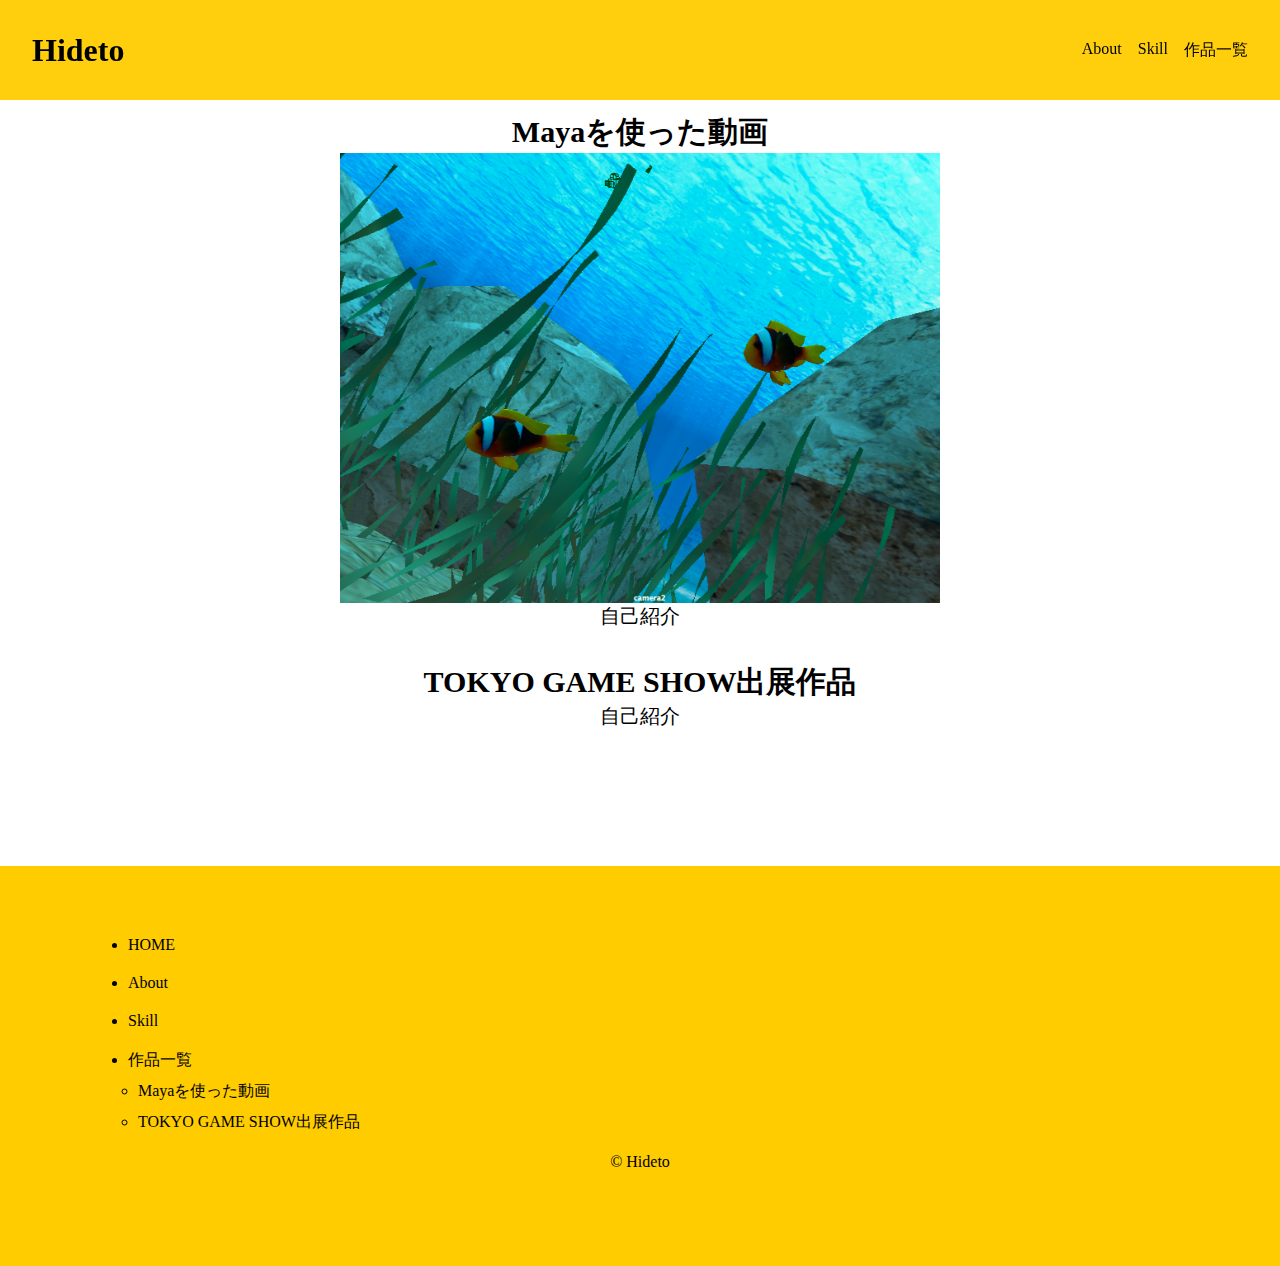
==== collection.html @ bce2746b "一時保存(5回目)" ====
<!DOCTYPE html>
<html lang="ja">
  <head>
    <meta charset="UTF-8" />
    <meta name="viewport" content="width=device-width, initial-scale=1.0" />
    <title>collection</title>
    <!-- <link rel="stylesheet" href="https://x2047.github.io/portfolio/style.css" /> -->
    <link rel="stylesheet" href="style-collection.css" />
  </head>
  <body>
    <header class="global-nav">
      <h1><a href="index.html">Hideto</a></h1>
      <nav>
        <ul>
          <li><a href="index.html/#about">About</a></li>
          <li><a href="index.html/#skill">Skill</a></li>
          <li><a href="index.html/#collection">作品一覧</a></li>
        </ul>
      </nav>
    </header>

    <section id="collection-page">
      <div class="title">
        <h2>Mayaを使った動画</h2>
        <img src="img/collection1.png" alt="作品説明1" width="600px" />
        <p>自己紹介</p>
      </div>

      <div class="title">
        <h2>TOKYO GAME SHOW出展作品</h2>
        <p>自己紹介</p>
      </div>
    </section>

    <footer>
      <nav>
        <ul>
          <li><a href="index.html">HOME</a></li>
          <li><a href="index.html/#about">About</a></li>
          <li><a href="index.html/#skill">Skill</a></li>
          <li><a href="index.html/#collection">作品一覧</a></li>
          <ul class="collection-sub">
            <li><a href="index.html/#collection-comment1">Mayaを使った動画</a></li>
            <li><a href="index.html/#collection-comment2">TOKYO GAME SHOW出展作品</a></li>
          </ul>
        </ul>
      </nav>
      <p>© Hideto</p>
    </footer>
  </body>
</html>
---- style-collection.css ----
/* 全体 */
* {
  margin: 0;
  padding: 0;
  box-sizing: border-box;
}
html {
  scroll-behavior: smooth;
}
.title {
  display: flex;
  flex-direction: column;
  align-items: center;
  padding: 1rem;
}
a {
  text-decoration: none;
  color: rgb(0, 0, 0);
}
.title {
  font-size: 20px;
}

/* ヘッダー */
.global-nav {
  position: fixed;
  padding: 0 2rem; /* 画面幅が狭い場合に詰まってしまうので */
  width: 100%;
  height: 100px;
  display: flex;
  justify-content: space-between;
  align-items: center;
  background-color: rgba(255, 204, 0, 0.95);
  z-index: 999;
}
.global-nav nav ul {
  display: flex;
  list-style: none;
  gap: 1rem; /* 子要素間の隙間 */
}

/* collection-page */
#collection-page{
    padding-top: 6rem;
}

/* フッダー */
footer {
  margin-top: 120px;
  padding: 50px 10%;
  height: 400px;
  background-color: rgb(255, 204, 0);
}
footer li {
  margin: 20px 0;
}
.collection-sub {
  margin-left: 10px;
}
.collection-sub li {
  margin: -10px 0 20px;
}
footer p {
  display: flex;
  justify-content: center;
}
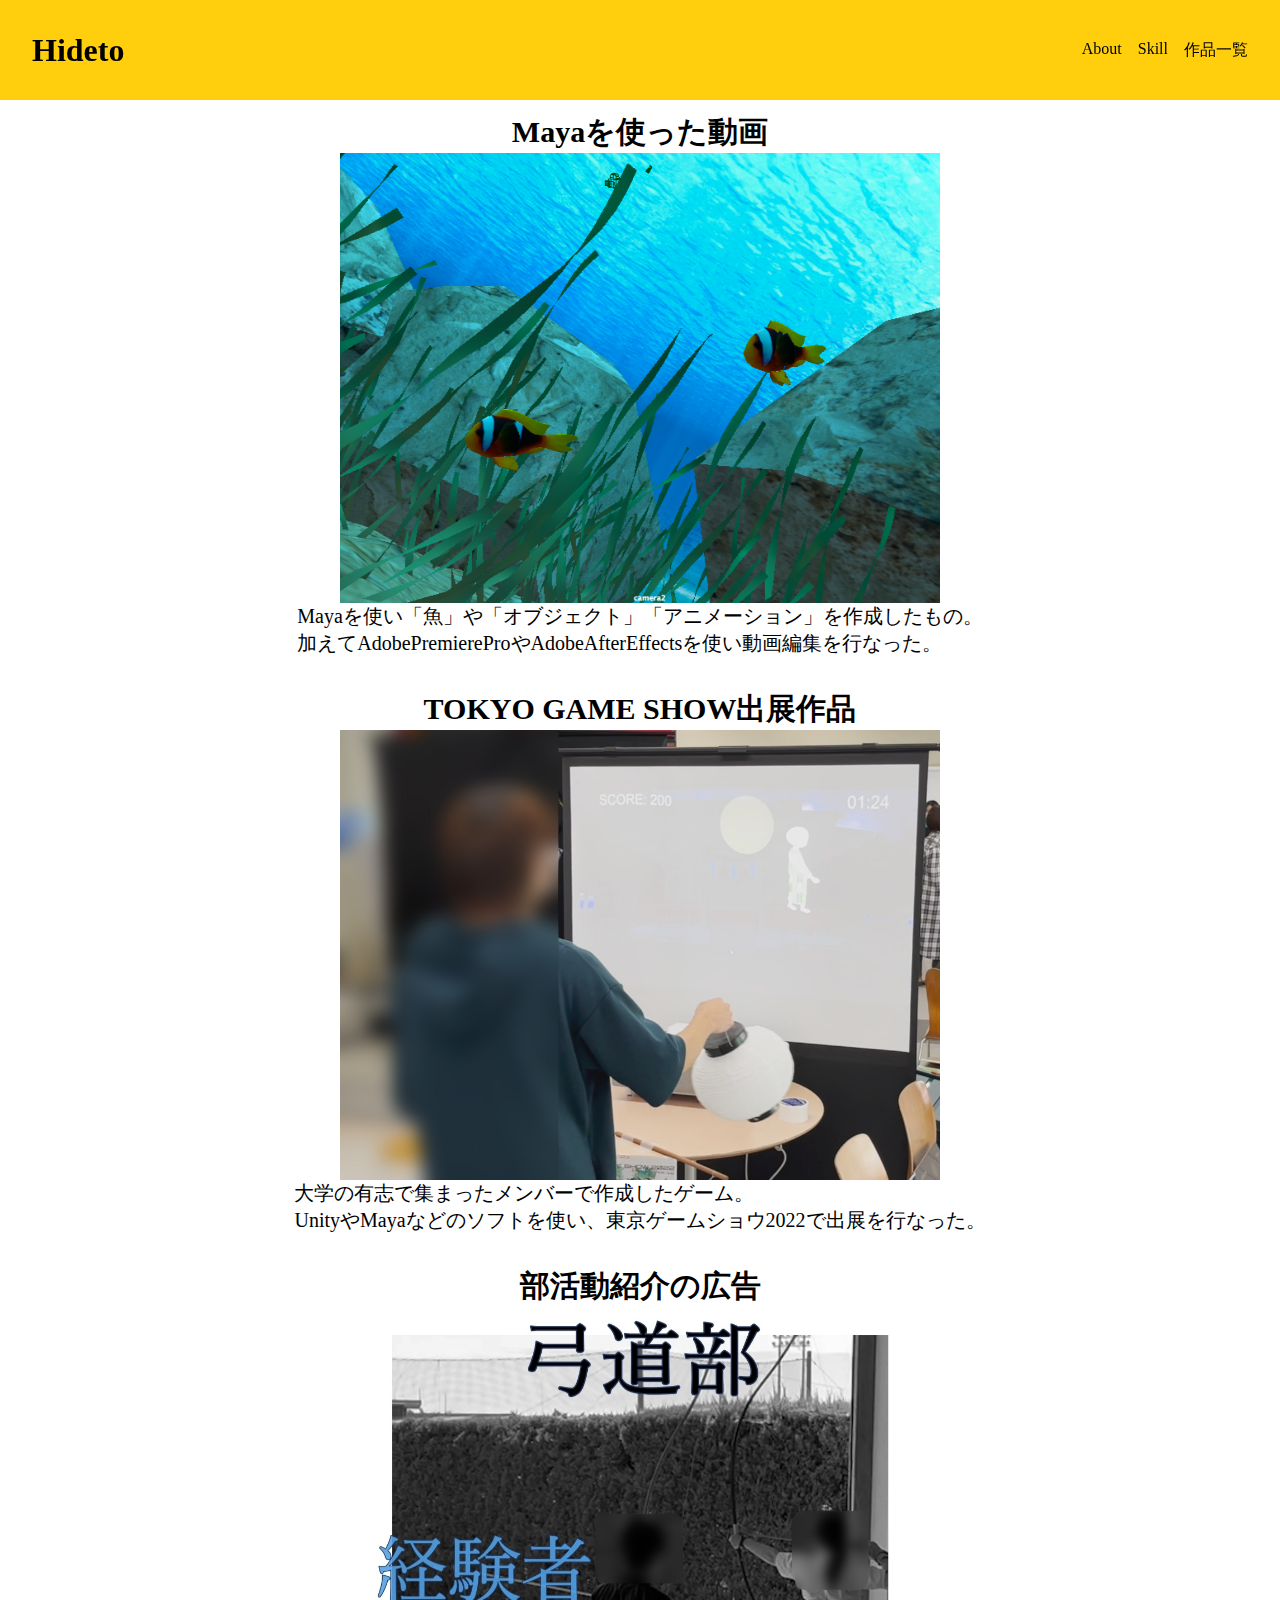
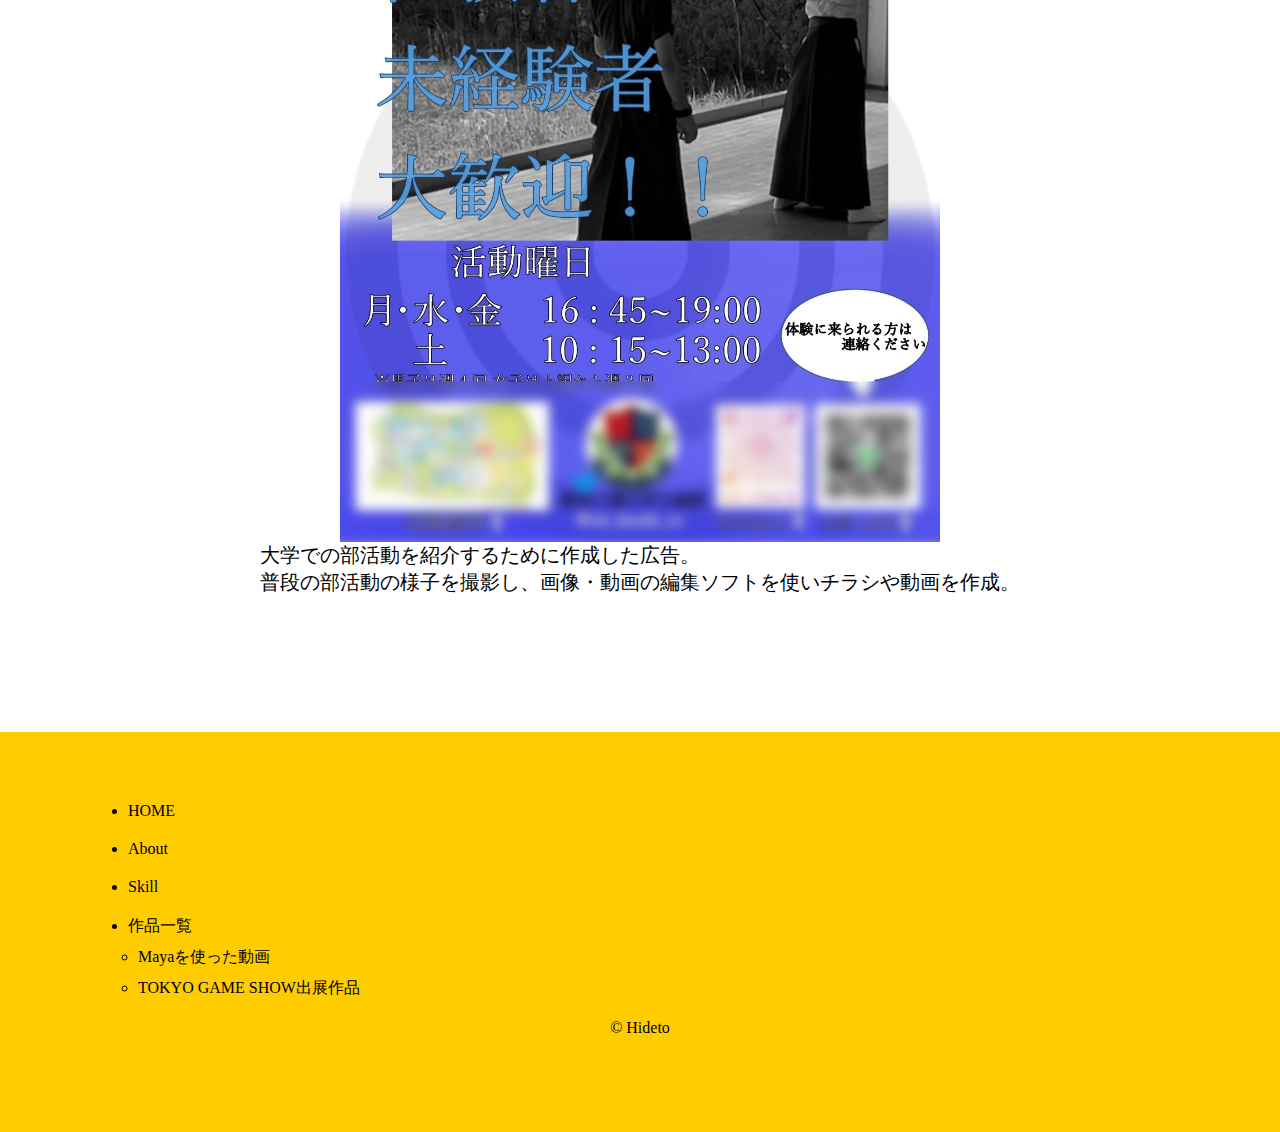
==== commit 77fc2099: "一時保存(7回目)" ====
--- a/collection.html
+++ b/collection.html
@@ -6,15 +6,16 @@
     <title>collection</title>
     <!-- <link rel="stylesheet" href="https://x2047.github.io/portfolio/style.css" /> -->
     <link rel="stylesheet" href="style-collection.css" />
+    <script src="script.js" defer></script>
   </head>
   <body>
     <header class="global-nav">
       <h1><a href="index.html">Hideto</a></h1>
       <nav>
         <ul>
-          <li><a href="index.html/#about">About</a></li>
-          <li><a href="index.html/#skill">Skill</a></li>
-          <li><a href="index.html/#collection">作品一覧</a></li>
+          <li><a href="index.html#about">About</a></li>
+          <li><a href="index.html#skill">Skill</a></li>
+          <li><a href="index.html#collection">作品一覧</a></li>
         </ul>
       </nav>
     </header>
@@ -22,26 +23,67 @@
     <section id="collection-page">
       <div class="title">
         <h2>Mayaを使った動画</h2>
-        <img src="img/collection1.png" alt="作品説明1" width="600px" />
-        <p>自己紹介</p>
+        <img
+          src="img/collection1.png"
+          class="popup"
+          alt="作品説明1"
+          width="600px"
+        />
+        <p>
+          Mayaを使い「魚」や「オブジェクト」「アニメーション」を作成したもの。<br />
+          加えてAdobePremiereProやAdobeAfterEffectsを使い動画編集を行なった。
+        </p>
       </div>
 
       <div class="title">
         <h2>TOKYO GAME SHOW出展作品</h2>
-        <p>自己紹介</p>
+        <img
+          src="img/collection2.jpg"
+          class="popup"
+          alt="作品説明2"
+          width="600px"
+        />
+        <p>
+          大学の有志で集まったメンバーで作成したゲーム。<br />
+          UnityやMayaなどのソフトを使い、東京ゲームショウ2022で出展を行なった。
+        </p>
+      </div>
+
+      <div class="title">
+        <h2>部活動紹介の広告</h2>
+        <img
+          src="img/collection3.jpg"
+          class="popup"
+          alt="作品説明23"
+          width="600px"
+        />
+        <p>
+          大学での部活動を紹介するために作成した広告。<br />
+          普段の部活動の様子を撮影し、画像・動画の編集ソフトを使いチラシや動画を作成。
+        </p>
       </div>
     </section>
+
+    <div id="popupback">
+      <img id="popupimg" src="" />
+    </div>
 
     <footer>
       <nav>
         <ul>
           <li><a href="index.html">HOME</a></li>
-          <li><a href="index.html/#about">About</a></li>
-          <li><a href="index.html/#skill">Skill</a></li>
-          <li><a href="index.html/#collection">作品一覧</a></li>
+          <li><a href="index.html#about">About</a></li>
+          <li><a href="index.html#skill">Skill</a></li>
+          <li><a href="index.html#collection">作品一覧</a></li>
           <ul class="collection-sub">
-            <li><a href="index.html/#collection-comment1">Mayaを使った動画</a></li>
-            <li><a href="index.html/#collection-comment2">TOKYO GAME SHOW出展作品</a></li>
+            <li>
+              <a href="index.html#collection-comment1">Mayaを使った動画</a>
+            </li>
+            <li>
+              <a href="index.html#collection-comment2"
+                >TOKYO GAME SHOW出展作品</a
+              >
+            </li>
           </ul>
         </ul>
       </nav>
--- a/style-collection.css
+++ b/style-collection.css
@@ -19,6 +19,44 @@
 }
 .title {
   font-size: 20px;
+}
+
+/* ポップアップ表示関連 */
+#popup {
+  position: relative;
+}
+#popupback {
+  display: none;
+  position: fixed;
+  top: 0;
+  justify-content: center;
+  align-items: center;
+  width: 100%;
+  height: 100vh;
+  background-color: rgba(0, 0, 0, 0.6);
+
+}
+body{
+  position: relative;
+}
+#popupimg {
+  max-height: 70%;
+  max-width: 50%;
+  border: solid 5px rgb(255, 255, 255);
+}
+.popup {
+  cursor: pointer;
+}
+.transparent{
+  animation: transparent 0.3s;
+}
+@keyframes transparent{
+  0%{
+    opacity: 0;
+  }
+  100%{
+    opacity: 1;
+  }
 }
 
 /* ヘッダー */
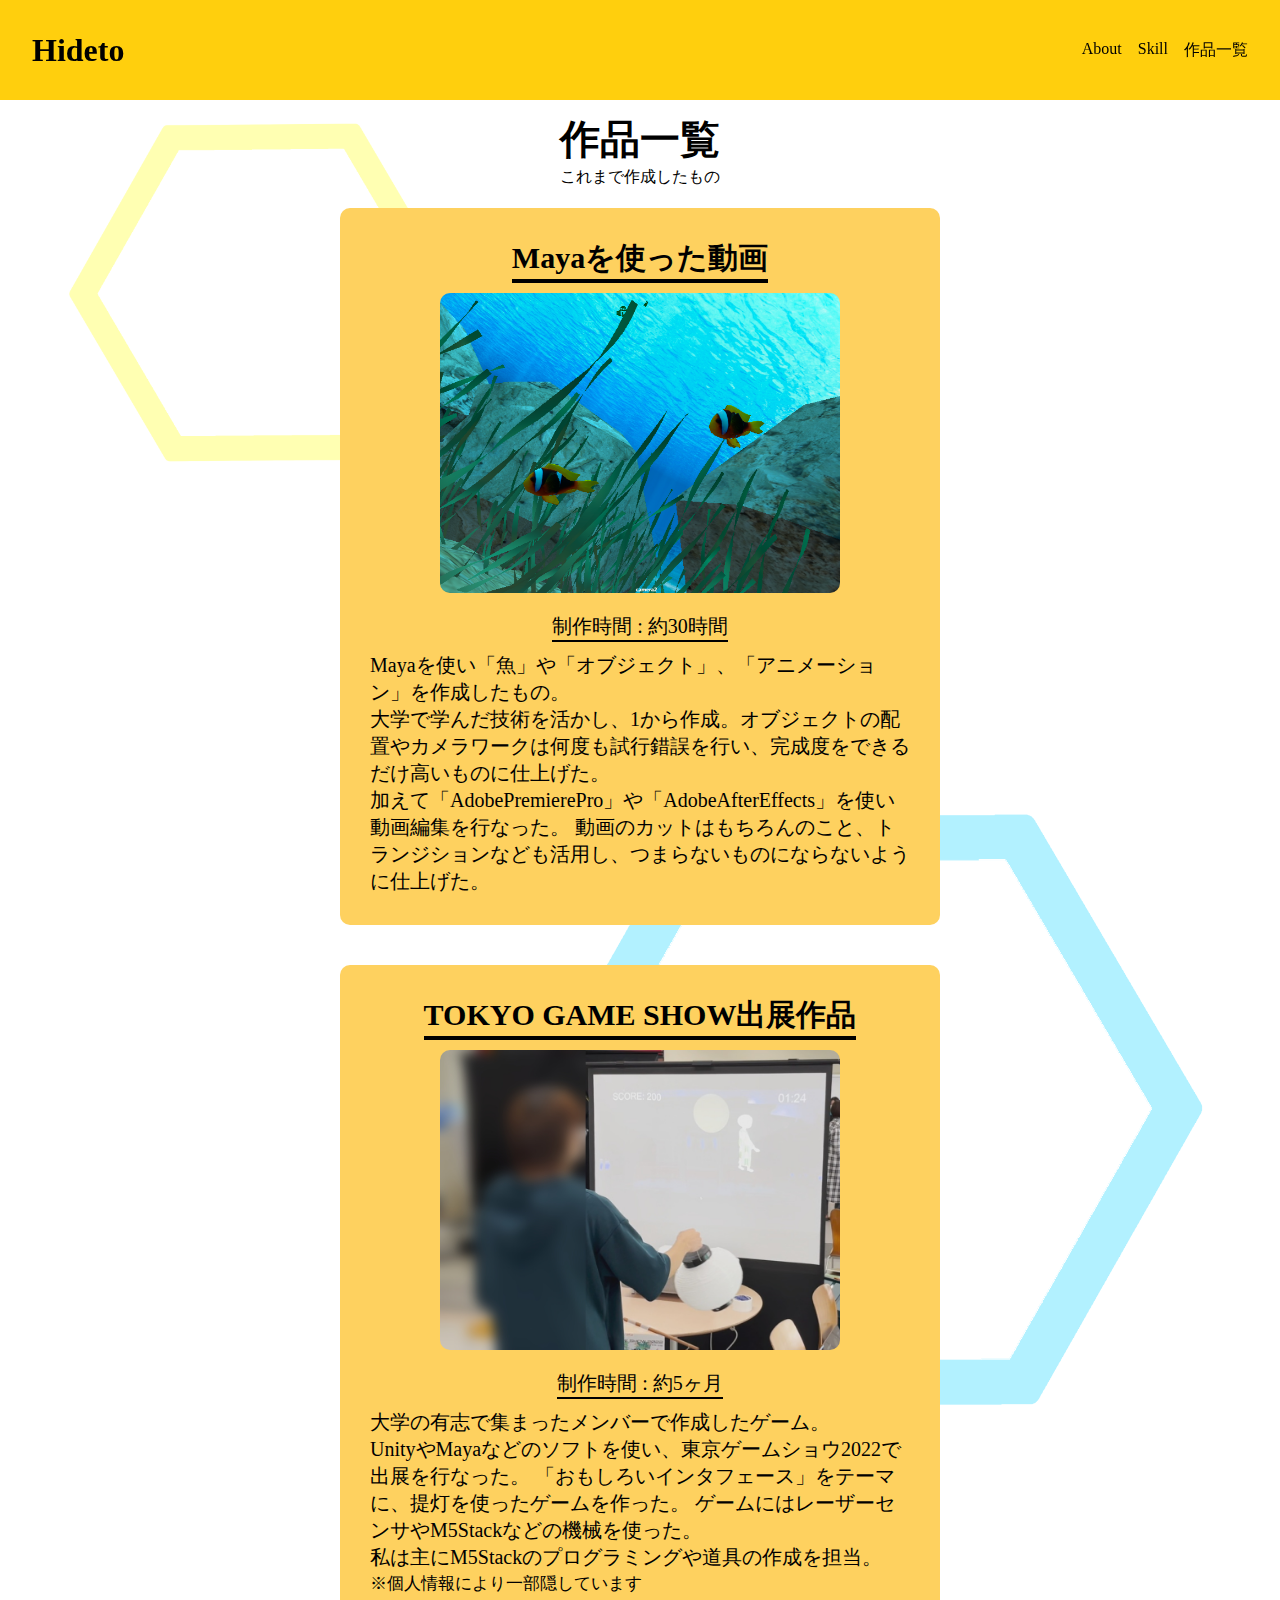
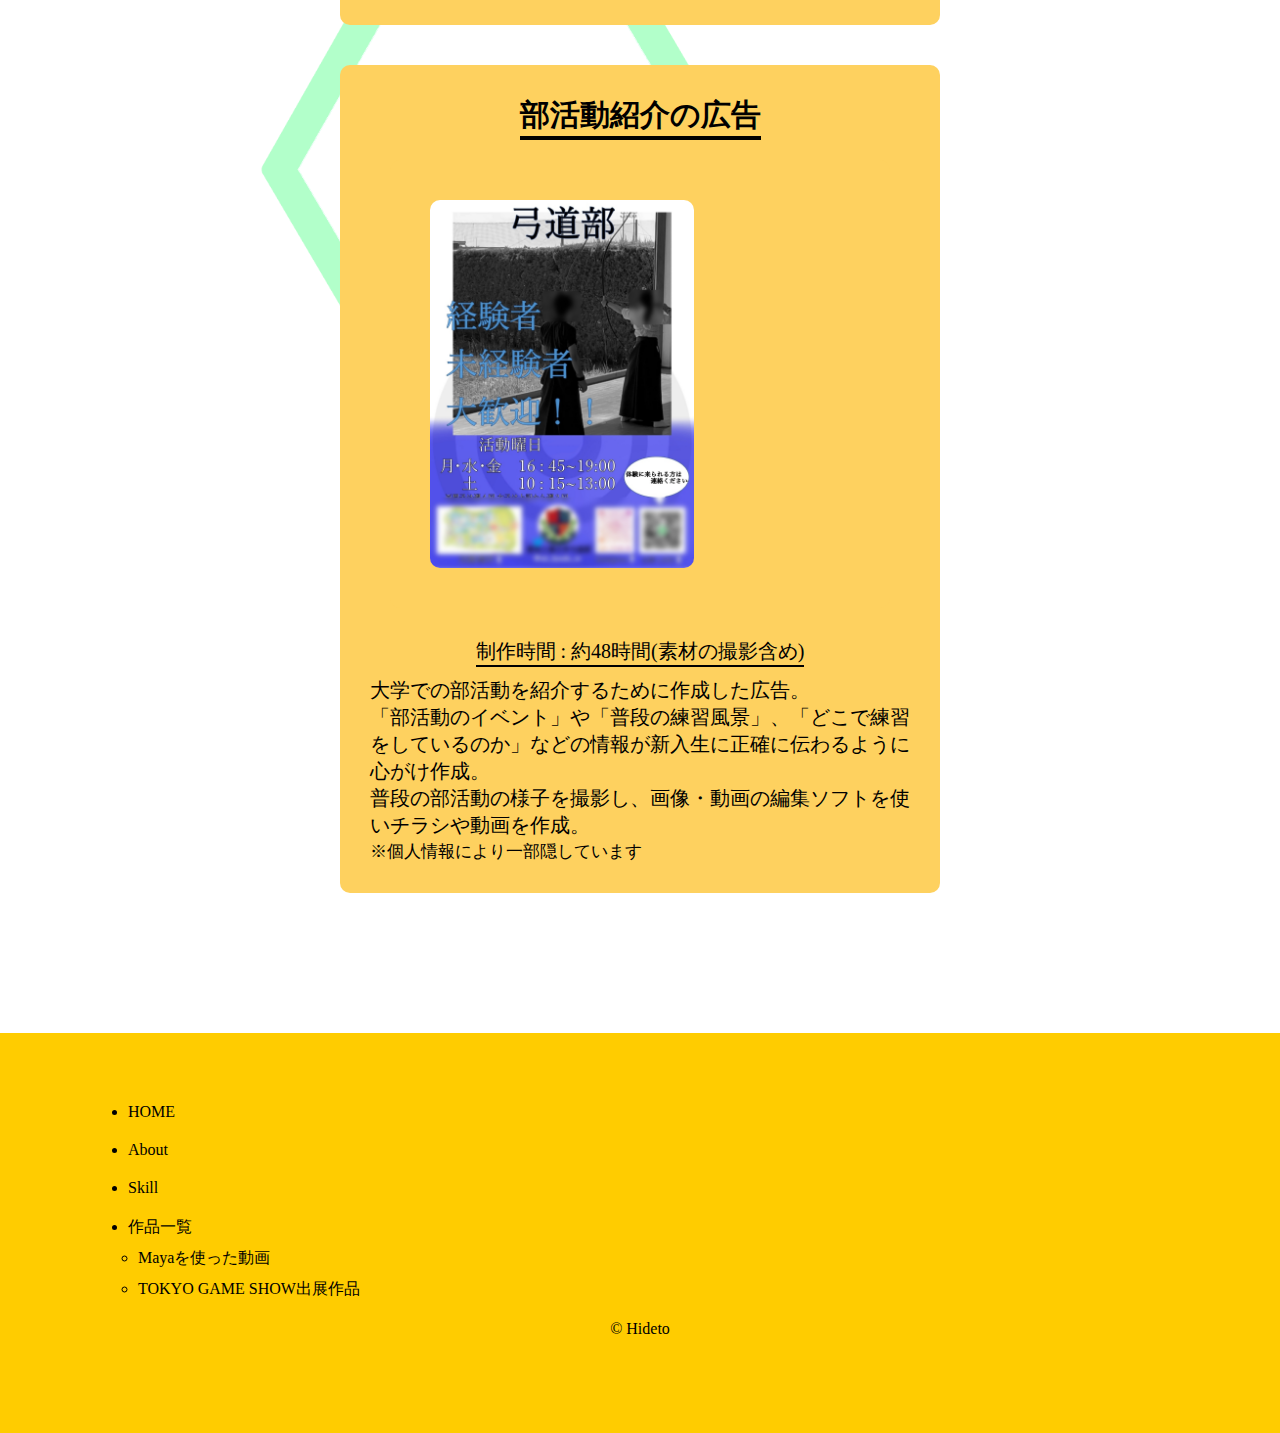
==== commit 36e8a8bf: "一時保存(9回目)" ====
--- a/collection.html
+++ b/collection.html
@@ -9,6 +9,12 @@
     <script src="script.js" defer></script>
   </head>
   <body>
+    <div id="design">
+      <img src="img/hexagon1.png" id="hexagon1" alt="hexagon" />
+      <img src="img/hexagon2.png" id="hexagon2" alt="hexagon" />
+      <img src="img/hexagon3.png" id="hexagon3" alt="hexagon" />
+    </div>
+
     <header class="global-nav">
       <h1><a href="index.html">Hideto</a></h1>
       <nav>
@@ -21,17 +27,22 @@
     </header>
 
     <section id="collection-page">
+      <h1>作品一覧</h1>
+      <p>これまで作成したもの</p>
       <div class="title">
         <h2>Mayaを使った動画</h2>
         <img
           src="img/collection1.png"
           class="popup"
           alt="作品説明1"
-          width="600px"
+          width="400px"
         />
+        <span>制作時間 : 約30時間</span>
         <p>
-          Mayaを使い「魚」や「オブジェクト」「アニメーション」を作成したもの。<br />
-          加えてAdobePremiereProやAdobeAfterEffectsを使い動画編集を行なった。
+          Mayaを使い「魚」や「オブジェクト」、「アニメーション」を作成したもの。<br />
+          大学で学んだ技術を活かし、1から作成。オブジェクトの配置やカメラワークは何度も試行錯誤を行い、完成度をできるだけ高いものに仕上げた。<br />
+          加えて「AdobePremierePro」や「AdobeAfterEffects」を使い動画編集を行なった。
+          動画のカットはもちろんのこと、トランジションなども活用し、つまらないものにならないように仕上げた。
         </p>
       </div>
 
@@ -41,31 +52,52 @@
           src="img/collection2.jpg"
           class="popup"
           alt="作品説明2"
-          width="600px"
+          width="400px"
         />
+        <span>制作時間 : 約5ヶ月</span>
         <p>
           大学の有志で集まったメンバーで作成したゲーム。<br />
           UnityやMayaなどのソフトを使い、東京ゲームショウ2022で出展を行なった。
+          「おもしろいインタフェース」をテーマに、提灯を使ったゲームを作った。
+          ゲームにはレーザーセンサやM5Stackなどの機械を使った。<br />
+          私は主にM5Stackのプログラミングや道具の作成を担当。<br />
+          <small>※個人情報により一部隠しています</small>
         </p>
       </div>
 
       <div class="title">
         <h2>部活動紹介の広告</h2>
-        <img
-          src="img/collection3.jpg"
-          class="popup"
-          alt="作品説明23"
-          width="600px"
-        />
+        <div id="img">
+          <img
+            src="img/collection3.jpg"
+            class="popup"
+            alt="作品説明23"
+            width="60%"
+          />
+          <video
+            src="collection4.mp4"
+            class="popup_v"
+            width="60%"
+            height="100%"
+            autoplay
+            loop
+          ></video>
+        </div>
+        <span>制作時間 : 約48時間(素材の撮影含め)</span>
         <p>
           大学での部活動を紹介するために作成した広告。<br />
-          普段の部活動の様子を撮影し、画像・動画の編集ソフトを使いチラシや動画を作成。
+          「部活動のイベント」や「普段の練習風景」、「どこで練習をしているのか」などの情報が新入生に正確に伝わるように心がけ作成。<br />
+          普段の部活動の様子を撮影し、画像・動画の編集ソフトを使いチラシや動画を作成。<br />
+          <small>※個人情報により一部隠しています</small>
         </p>
       </div>
     </section>
 
     <div id="popupback">
       <img id="popupimg" src="" />
+    </div>
+    <div id="popupback_v">
+      <video id="popupimg_v" autoplay loop src=""></video>
     </div>
 
     <footer>
--- a/style-collection.css
+++ b/style-collection.css
@@ -20,11 +20,12 @@
 .title {
   font-size: 20px;
 }
+span {
+  margin: 10px;
+  border-bottom: 2px solid rgb(0, 0, 0);
+}
 
 /* ポップアップ表示関連 */
-#popup {
-  position: relative;
-}
 #popupback {
   display: none;
   position: fixed;
@@ -34,9 +35,18 @@
   width: 100%;
   height: 100vh;
   background-color: rgba(0, 0, 0, 0.6);
-
 }
-body{
+#popupback_v {
+  display: none;
+  position: fixed;
+  top: 0;
+  justify-content: center;
+  align-items: center;
+  width: 100%;
+  height: 100vh;
+  background-color: rgba(0, 0, 0, 0.6);
+}
+body {
   position: relative;
 }
 #popupimg {
@@ -44,18 +54,71 @@
   max-width: 50%;
   border: solid 5px rgb(255, 255, 255);
 }
+#popupimg_v {
+  max-height: 70%;
+  max-width: 50%;
+  border: solid 5px rgb(255, 255, 255);
+}
 .popup {
   cursor: pointer;
 }
-.transparent{
+.popup_v {
+  cursor: pointer;
+}
+.transparent {
   animation: transparent 0.3s;
 }
-@keyframes transparent{
-  0%{
+@keyframes transparent {
+  0% {
     opacity: 0;
   }
-  100%{
+  100% {
     opacity: 1;
+  }
+}
+
+/* design関係 */
+#hexagon1 {
+  position: absolute;
+  width: 400px;
+  top: 3%;
+  left: 5%;
+  z-index: -5;
+  opacity: 0.3;
+  animation: rotate_r infinite linear 3s;
+}
+#hexagon2 {
+  position: absolute;
+  width: 700px;
+  top: 25%;
+  right: 5%;
+  z-index: -5;
+  opacity: 0.3;
+  animation: rotate_l infinite linear 3s;
+}
+#hexagon3 {
+  position: absolute;
+  width: 500px;
+  top: 50%;
+  left: 20%;
+  z-index: -5;
+  opacity: 0.3;
+  animation: rotate_r infinite linear 3s;
+}
+@keyframes rotate_r {
+  0% {
+    rotate: 0deg;
+  }
+  100% {
+    rotate: 360deg;
+  }
+}
+@keyframes rotate_l {
+  0% {
+    rotate: 0deg;
+  }
+  100% {
+    rotate: -360deg;
   }
 }
 
@@ -78,8 +141,33 @@
 }
 
 /* collection-page */
-#collection-page{
-    padding-top: 6rem;
+#collection-page {
+  display: flex;
+  flex-direction: column;
+  align-items: center;
+  padding-top: 7rem;
+}
+#collection-page h1 {
+  font-size: 2.5rem;
+}
+#collection-page h2 {
+  border-bottom: 4px solid rgb(0, 0, 0);
+}
+#collection-page div {
+  margin: 20px;
+  padding: 30px;
+  max-width: 600px;
+  background-color: rgb(254, 209, 95);
+  border-radius: 10px;
+}
+#collection-page img {
+  margin: 10px;
+  border-radius: 10px;
+}
+#collection-page #img {
+  display: flex;
+  justify-content: space-around;
+  align-items: center;
 }
 
 /* フッダー */
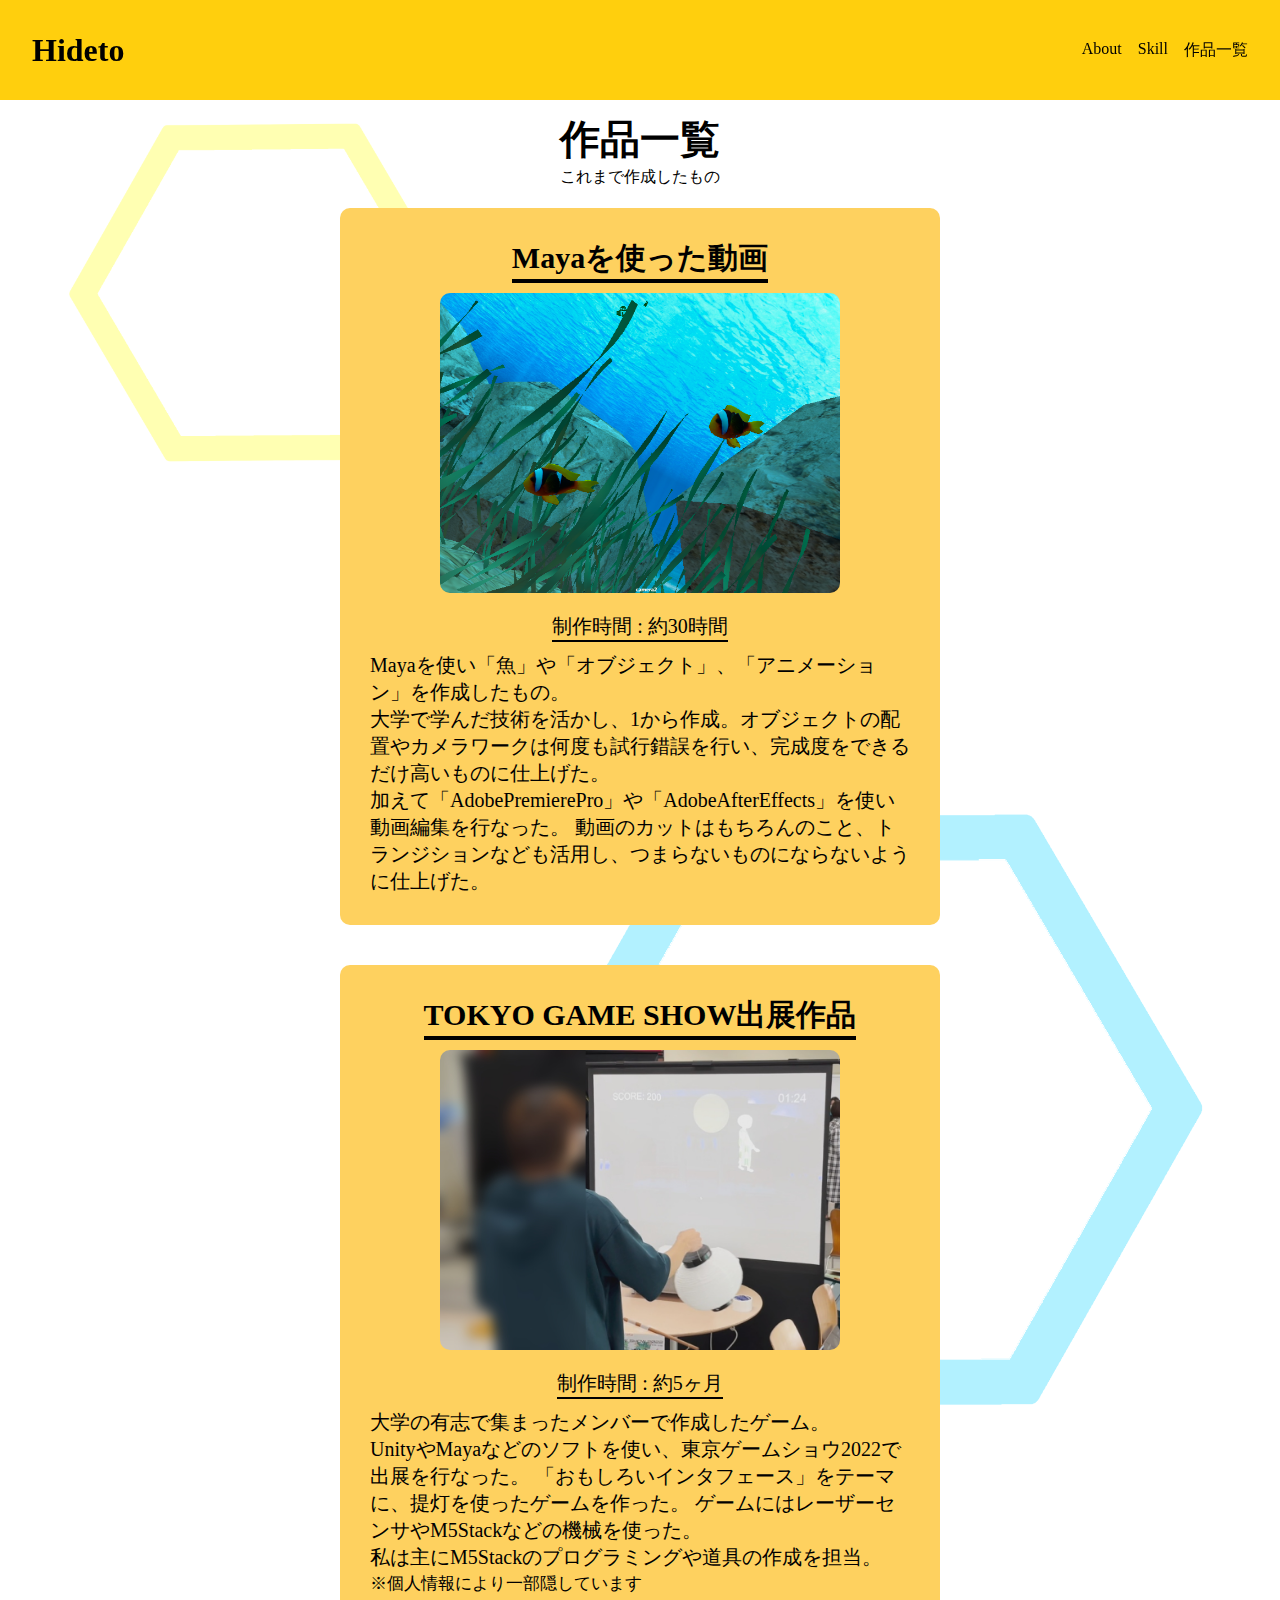
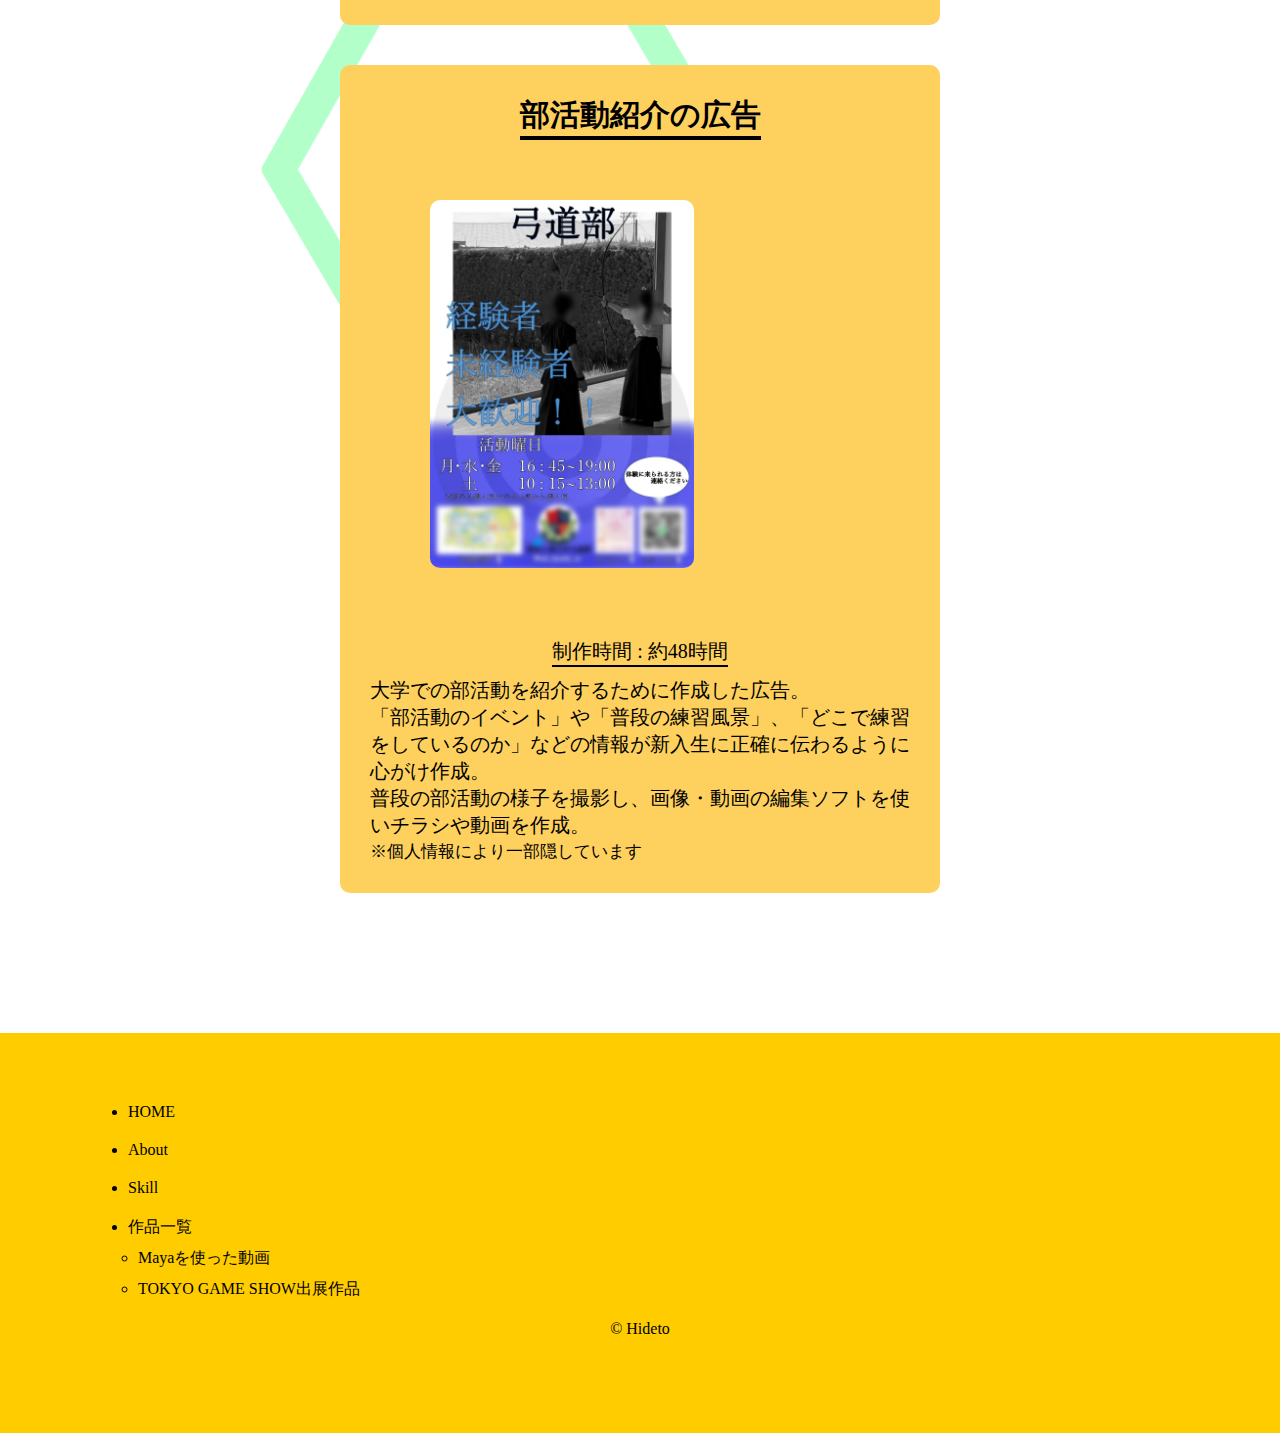
==== commit b264a0d2: "一時保存" ====
--- a/collection.html
+++ b/collection.html
@@ -83,7 +83,7 @@
             loop
           ></video>
         </div>
-        <span>制作時間 : 約48時間(素材の撮影含め)</span>
+        <span>制作時間 : 約48時間</span>
         <p>
           大学での部活動を紹介するために作成した広告。<br />
           「部活動のイベント」や「普段の練習風景」、「どこで練習をしているのか」などの情報が新入生に正確に伝わるように心がけ作成。<br />
--- a/style-collection.css
+++ b/style-collection.css
@@ -23,6 +23,9 @@
 span {
   margin: 10px;
   border-bottom: 2px solid rgb(0, 0, 0);
+}
+body {
+  overflow-x: hidden;
 }
 
 /* ポップアップ表示関連 */
@@ -104,6 +107,7 @@
   z-index: -5;
   opacity: 0.3;
   animation: rotate_r infinite linear 3s;
+  overflow-x: hidden;
 }
 @keyframes rotate_r {
   0% {
@@ -119,6 +123,19 @@
   }
   100% {
     rotate: -360deg;
+  }
+}
+@media (width <= 769px) {
+  #hexagon1 {
+    width: 300px;
+  }
+  #hexagon2 {
+    width: 200px;
+    right: 20%;
+  }
+  #hexagon3 {
+    width: 300px;
+    left: 0;
   }
 }
 
@@ -126,7 +143,7 @@
 .global-nav {
   position: fixed;
   padding: 0 2rem; /* 画面幅が狭い場合に詰まってしまうので */
-  width: 100%;
+  width: 100vw;
   height: 100px;
   display: flex;
   justify-content: space-between;
@@ -169,6 +186,24 @@
   justify-content: space-around;
   align-items: center;
 }
+@media (width <= 769px) {
+  #collection-page div {
+    margin: 20px;
+    padding: 30px;
+    max-width: 90vw;
+  }
+  #collection-page img {
+    width: 300px;
+  }
+  #collection-page #img {
+    padding-top: 0;
+    padding-bottom: 0;
+    flex-direction: column;
+  }
+  .popup_v {
+    width: 300px;
+  }
+}
 
 /* フッダー */
 footer {
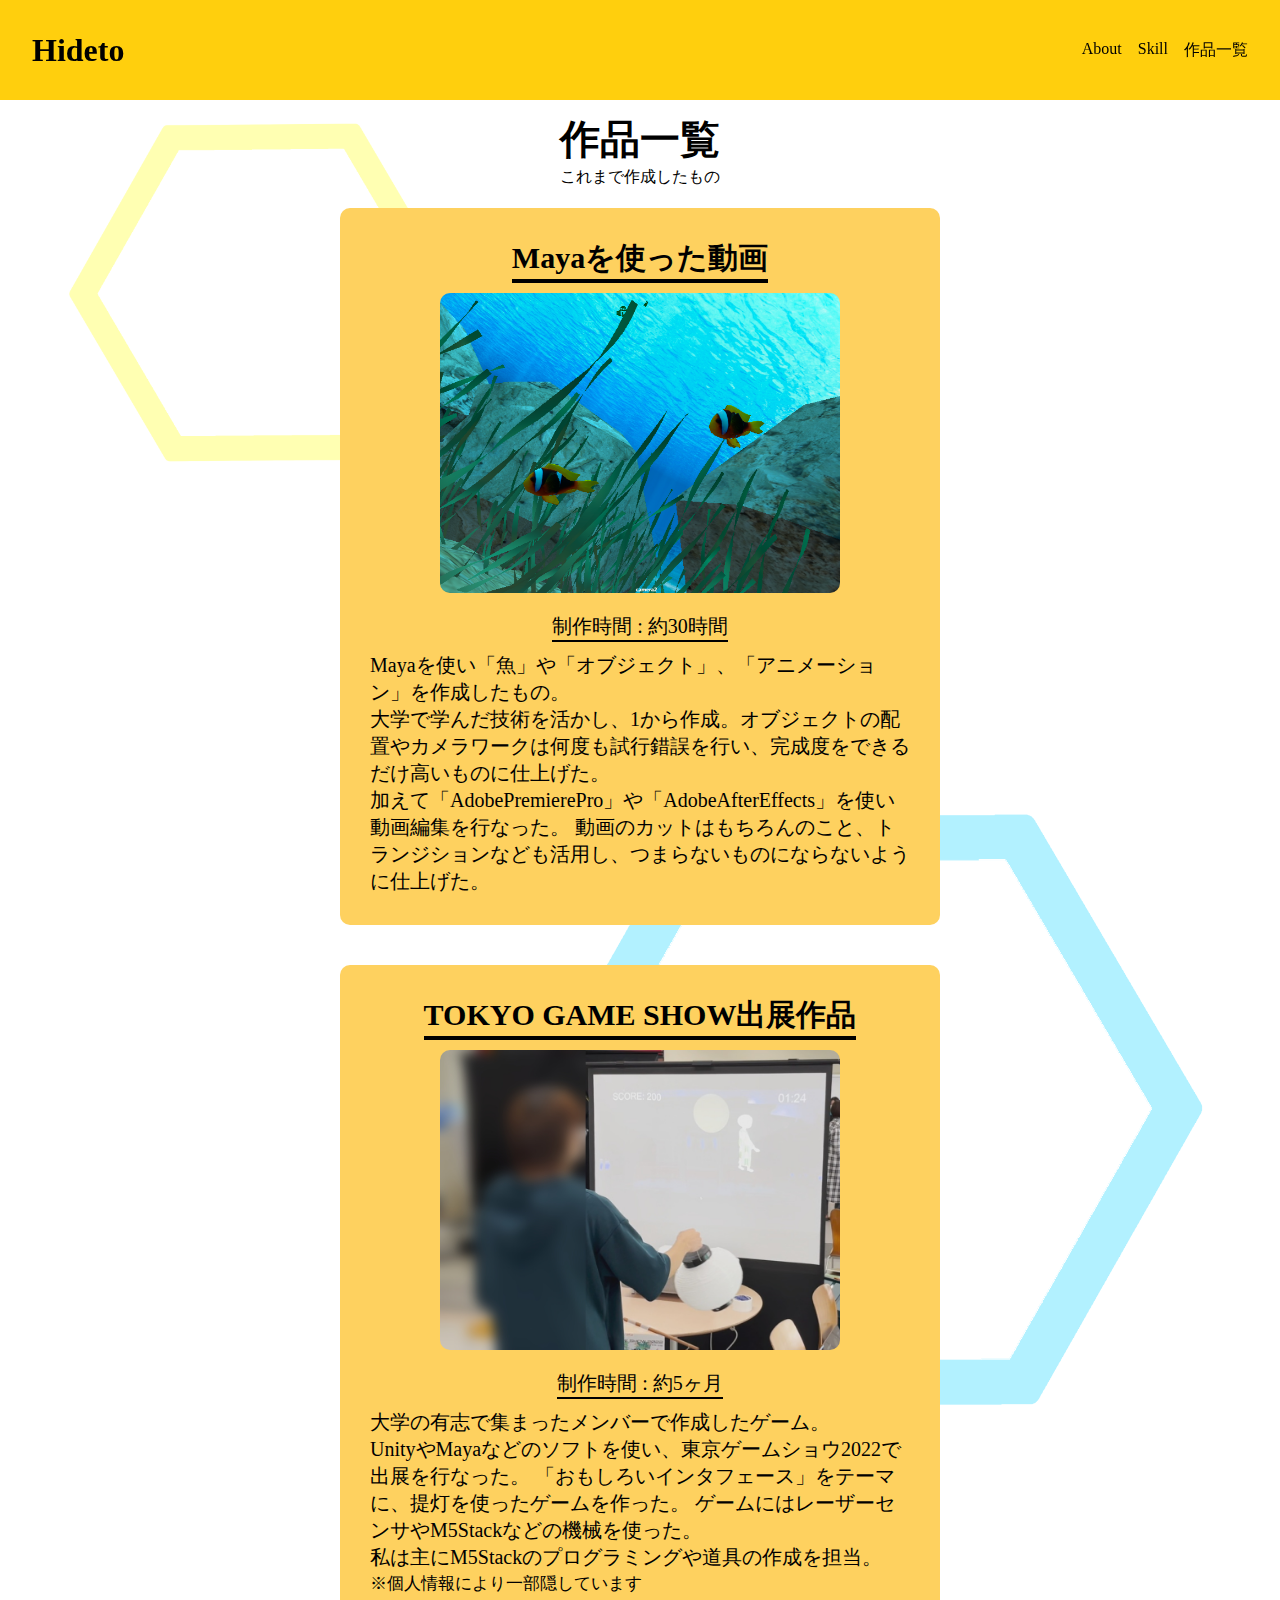
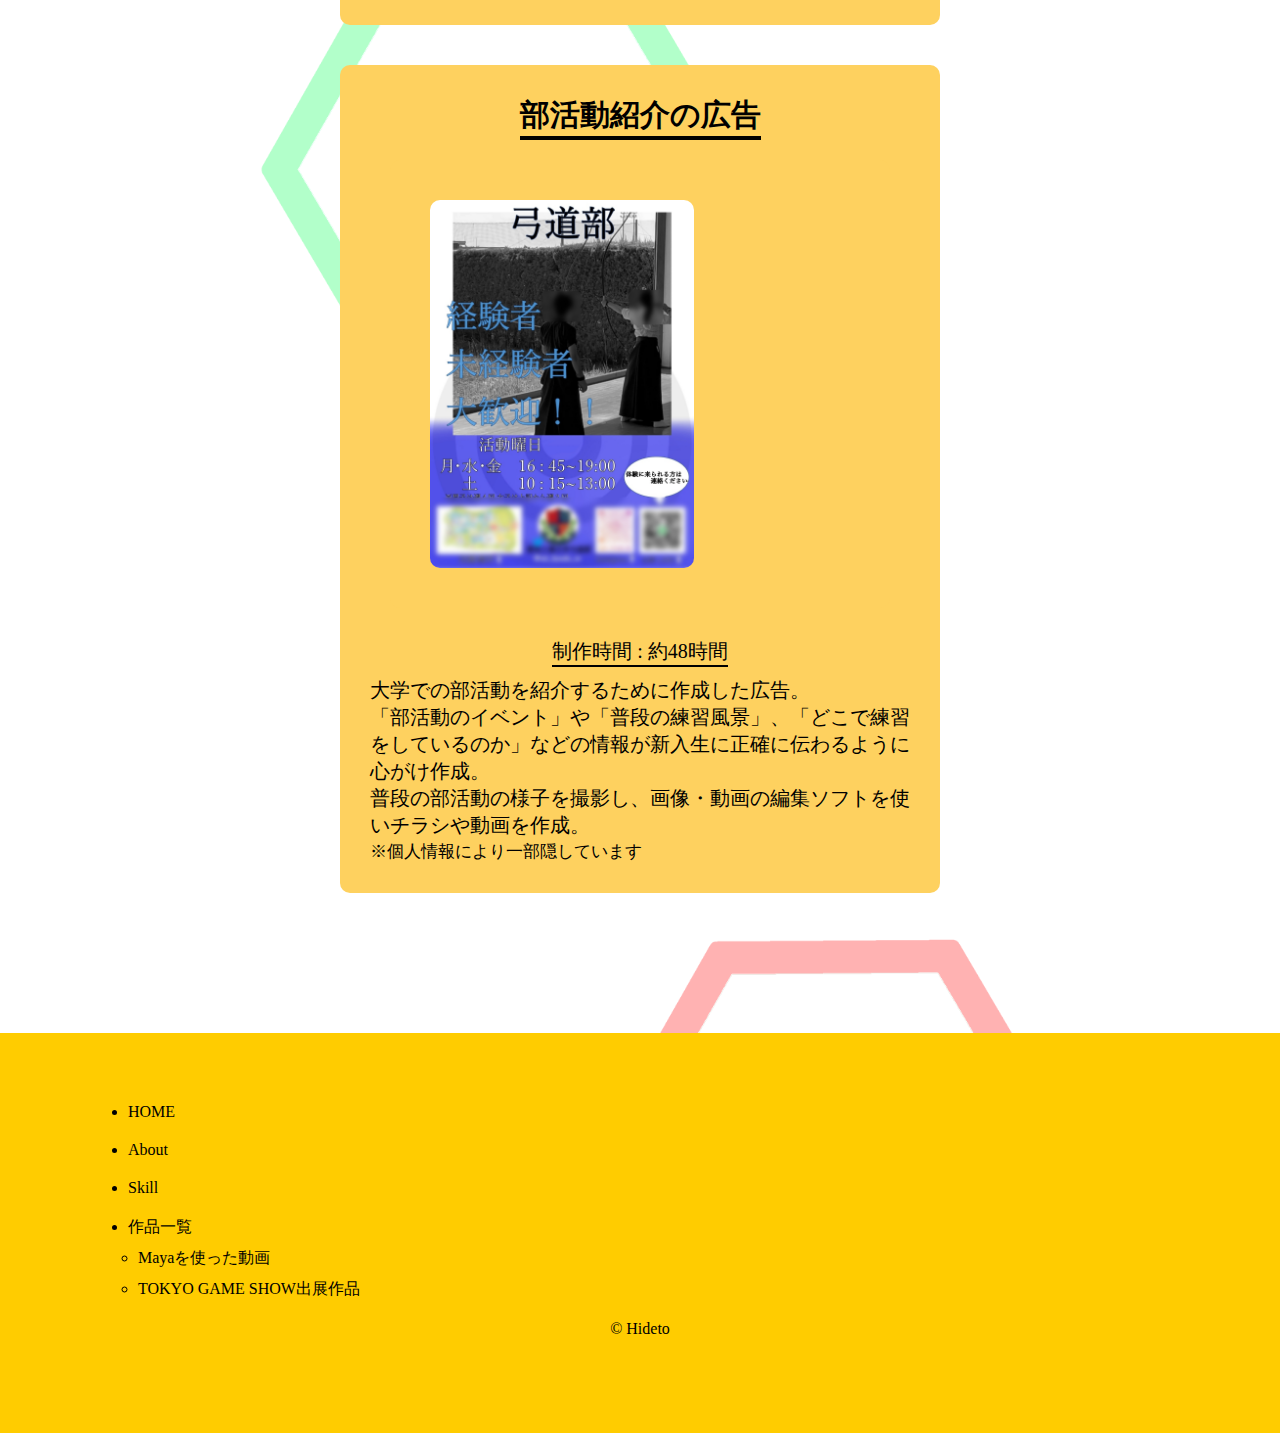
==== commit ef16513b: "一時保存" ====
--- a/collection.html
+++ b/collection.html
@@ -13,6 +13,7 @@
       <img src="img/hexagon1.png" id="hexagon1" alt="hexagon" />
       <img src="img/hexagon2.png" id="hexagon2" alt="hexagon" />
       <img src="img/hexagon3.png" id="hexagon3" alt="hexagon" />
+      <img src="img/hexagon4.png" id="hexagon4" alt="hexagon" />
     </div>
 
     <header class="global-nav">
--- a/style-collection.css
+++ b/style-collection.css
@@ -109,6 +109,15 @@
   animation: rotate_r infinite linear 3s;
   overflow-x: hidden;
 }
+#hexagon4 {
+  position: absolute;
+  width: 500px;
+  top: 2500px;
+  right: 15%;
+  z-index: -5;
+  opacity: 0.3;
+  animation: rotate_l infinite linear 3s;
+}
 @keyframes rotate_r {
   0% {
     rotate: 0deg;
@@ -136,6 +145,11 @@
   #hexagon3 {
     width: 300px;
     left: 0;
+  }
+  #hexagon4 {
+    top: 3000px;
+    width: 200px;
+    right: 15%;
   }
 }
 
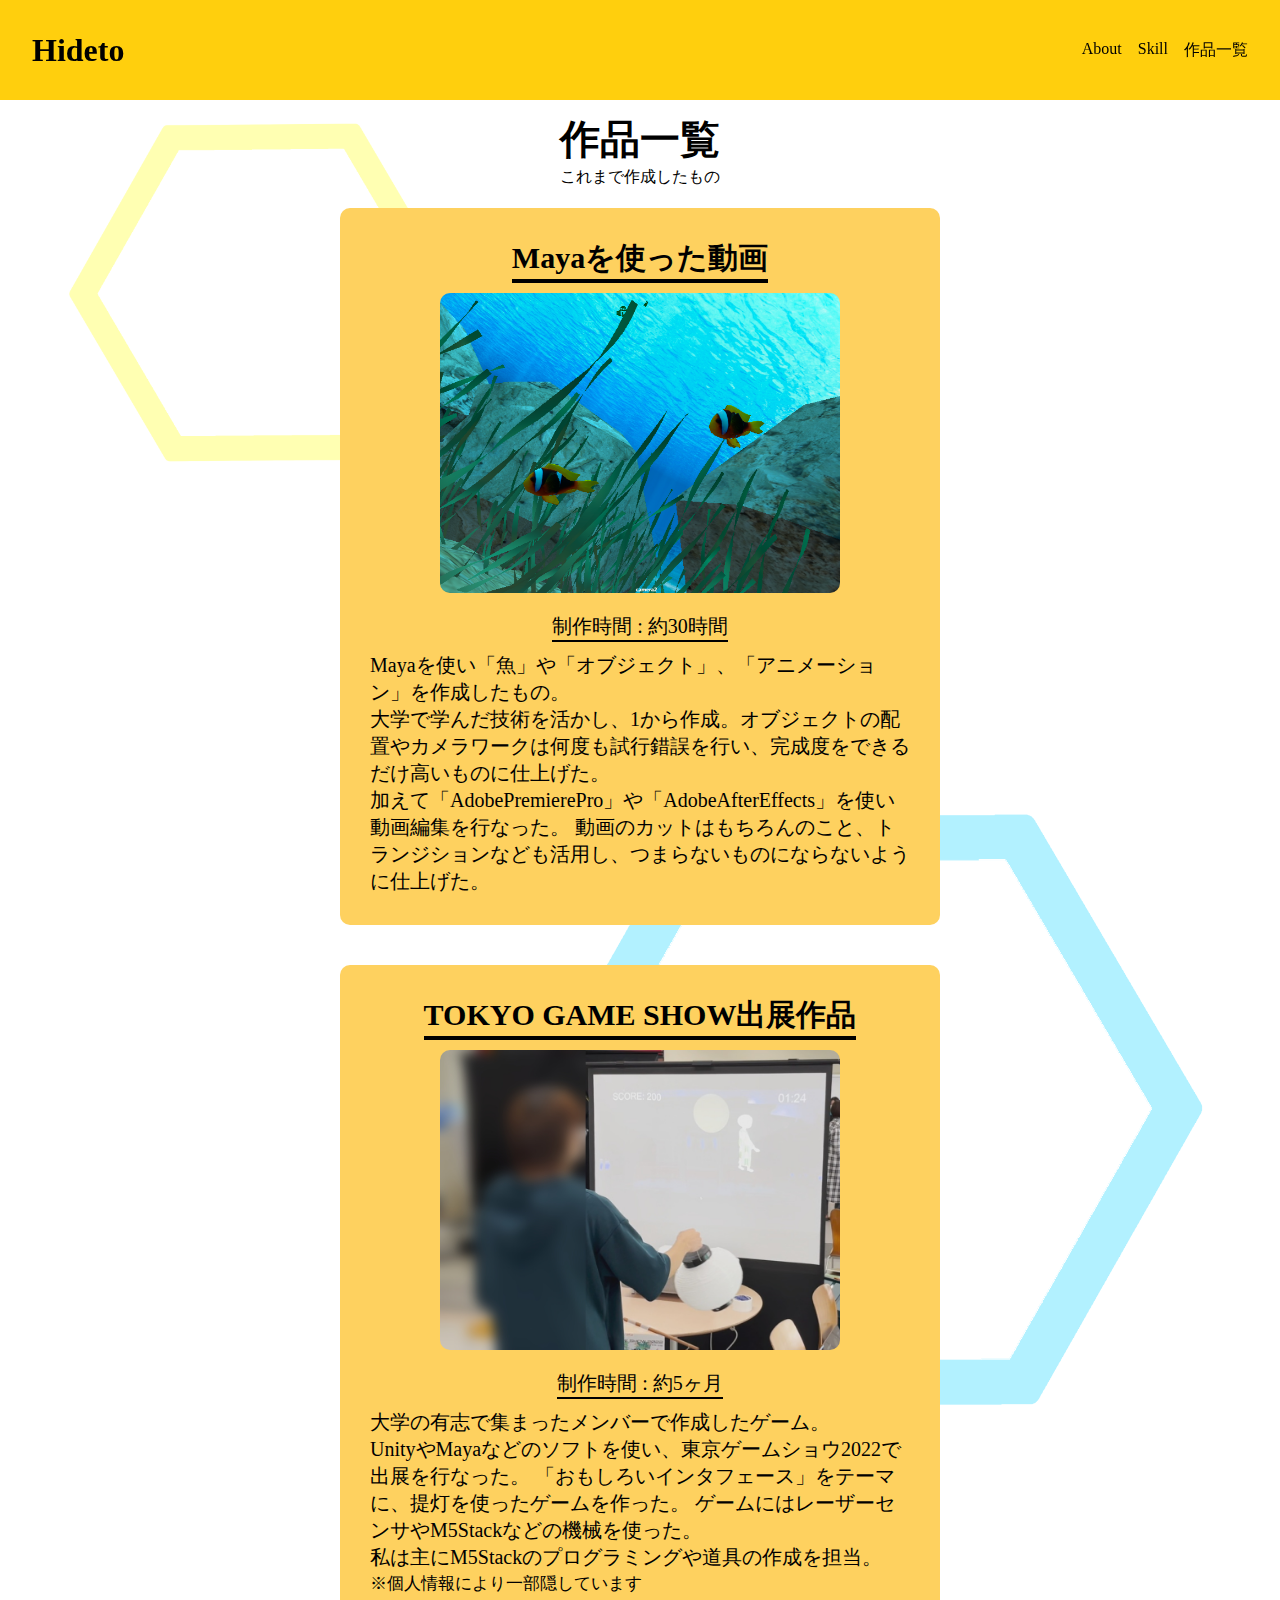
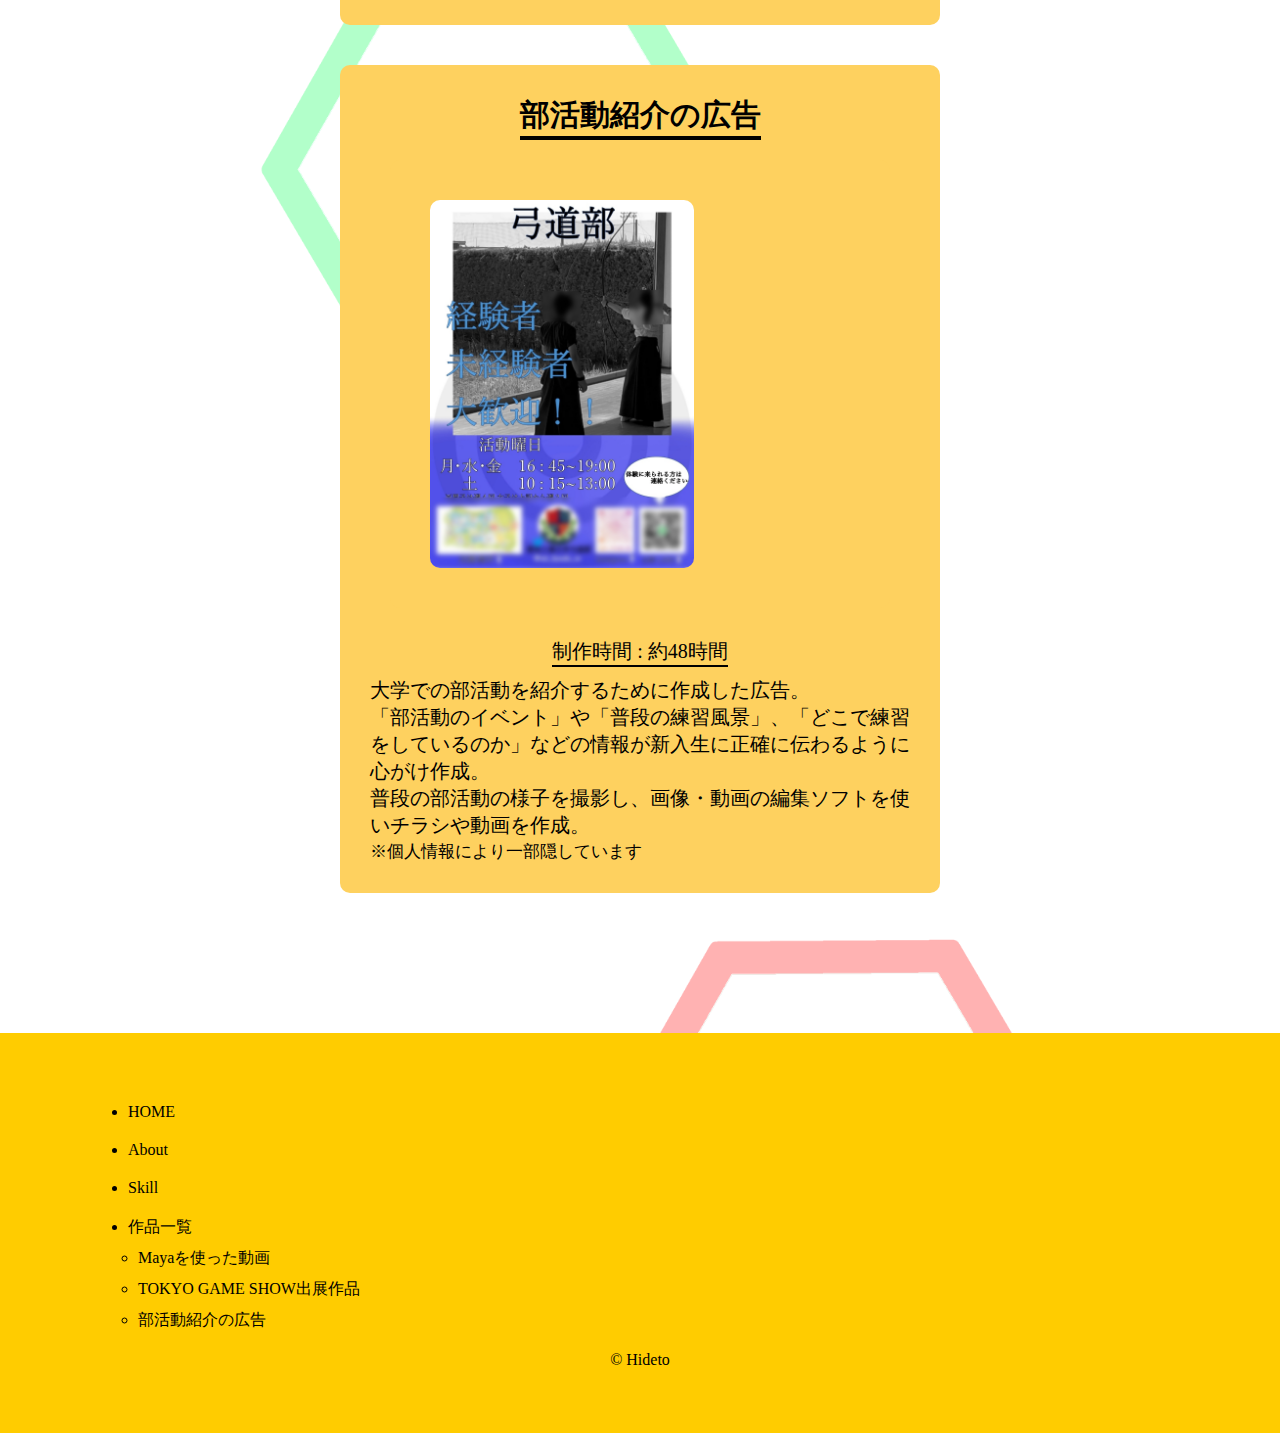
==== commit ba4cbc22: "保存" ====
--- a/collection.html
+++ b/collection.html
@@ -116,6 +116,7 @@
               <a href="index.html#collection-comment2"
                 >TOKYO GAME SHOW出展作品</a
               >
+              <li><a href="index.html#collection-comment3">部活動紹介の広告</a></li>
             </li>
           </ul>
         </ul>
@@ -124,3 +125,4 @@
     </footer>
   </body>
 </html>
+
--- a/style-collection.css
+++ b/style-collection.css
@@ -147,7 +147,7 @@
     left: 0;
   }
   #hexagon4 {
-    top: 3000px;
+    top: 2700px;
     width: 200px;
     right: 15%;
   }
@@ -239,3 +239,4 @@
   display: flex;
   justify-content: center;
 }
+
